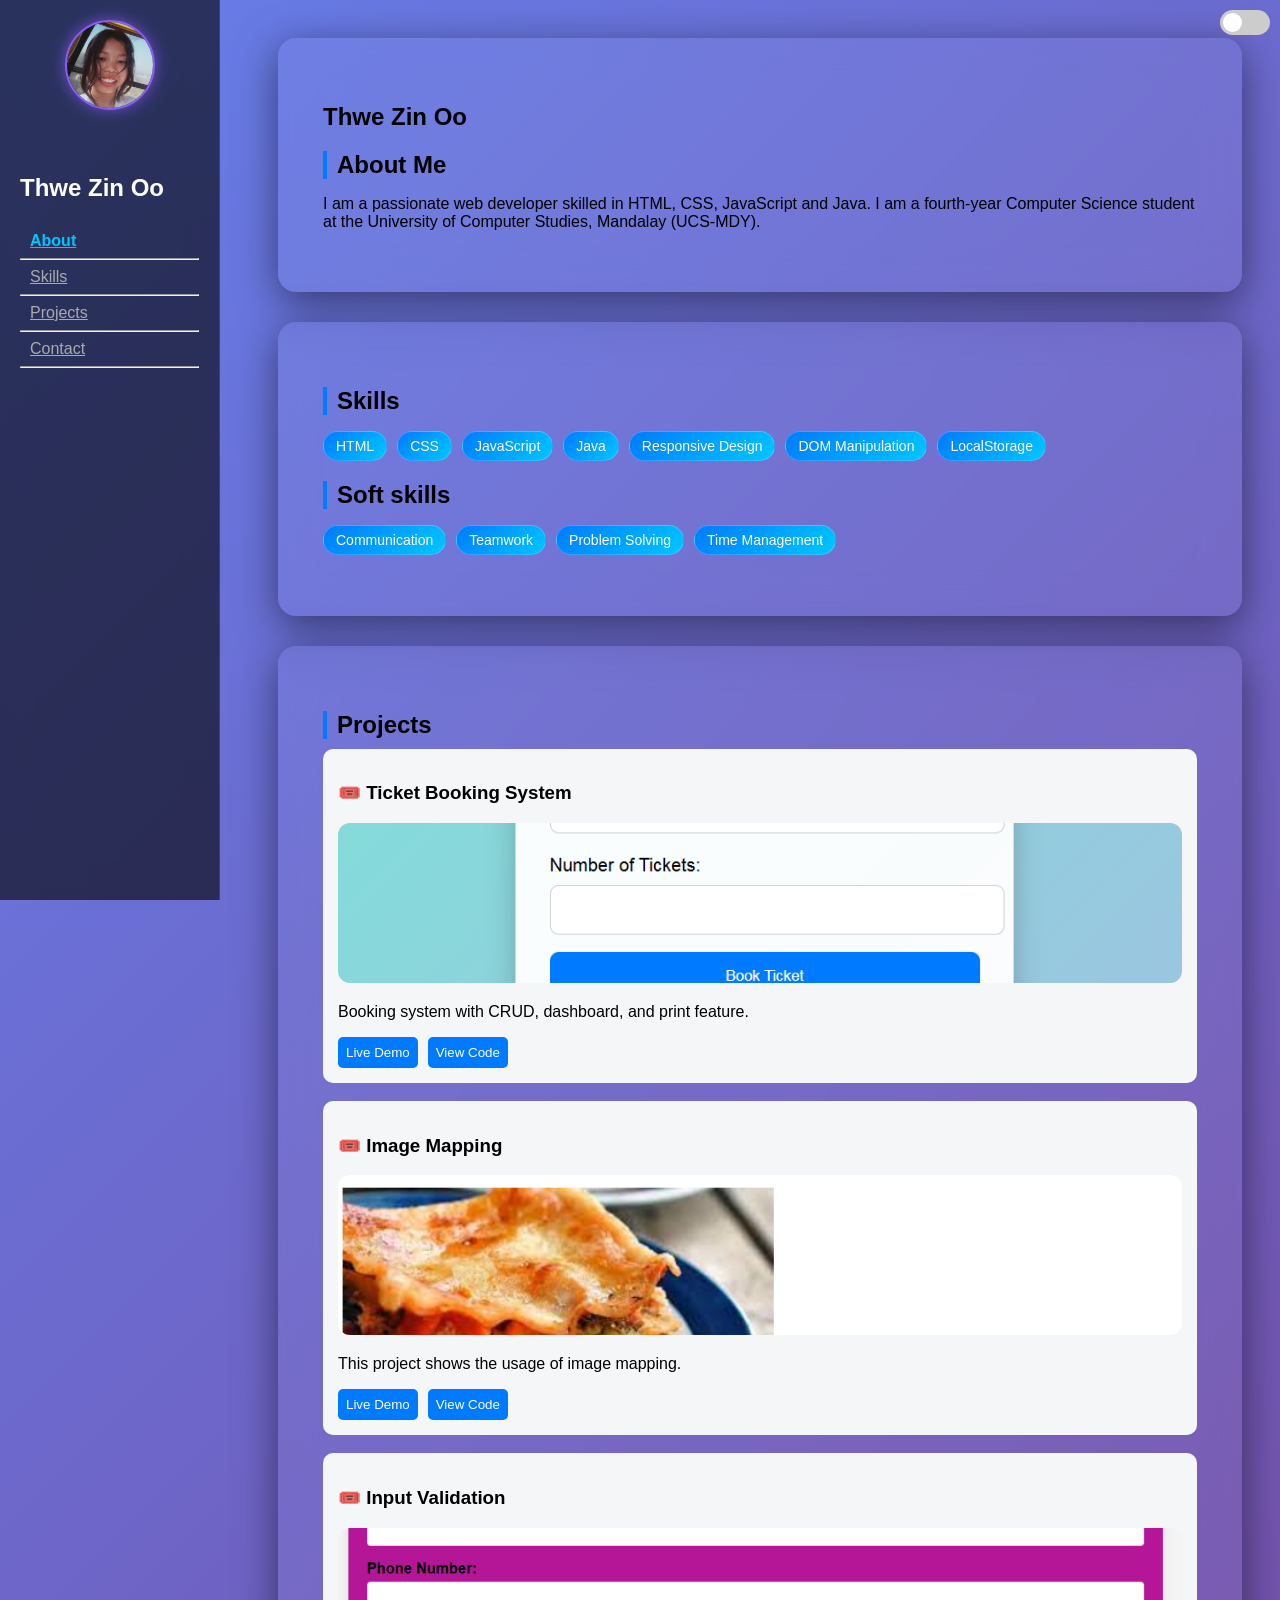
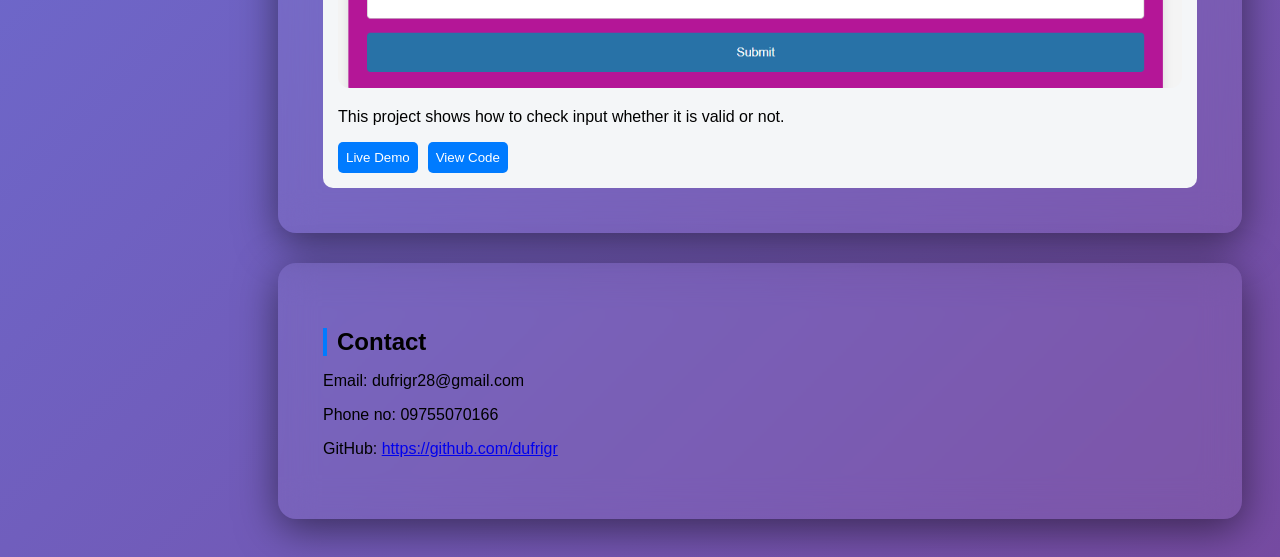
==== index.html @ 433501d8 "Rename portfolio.html to index.html" ====
<!DOCTYPE html>
<html>
<head>
    <title>My Portfolio</title>
    <link rel="icon" type="image/x-icon" href="image.png">
    <link rel="stylesheet" href="style.css">
</head>
<body>
    <label class="switch">
    <input type="checkbox" id="themeToggle" onclick="toggleDarkMode()">
    <span class="slider"></span>
    </label>
    <button class="menu-toggle" onclick="toggleMenu()">☰</button>
    <div class="layout">
        <!-- Sidebar -->
        <div class="sidebar" id="sidebar">
            <div class="profile-sidebar">
                <img src="photo.jpg" alt="My Photo">
        
            </div>
            <h2>Thwe Zin Oo</h2>
            <a href="#about">About</a>
            <hr>
            <a href="#skills">Skills</a>
            <hr>
            <a href="#projects">Projects</a>
            <hr>
            <a href="#contact">Contact</a>
            <hr>
        </div>

    <!-- Main Content -->
    <div class="main">

        <section id="about">
            <h1>Thwe Zin Oo</h1>
            

            <h2>About Me</h2>
            <p>
                I am a passionate web developer skilled in HTML, CSS, JavaScript and Java.
                I am a fourth-year Computer Science student at the University of Computer Studies,
                 Mandalay (UCS-MDY). 
            </p>
        </section>

        <section id="skills">
            <h2>Skills</h2>
            <ul class="skills">
                <li>HTML</li>
                <li>CSS</li>
                <li>JavaScript</li>
                <li>Java</li>
                <li>Responsive Design</li>
                <li>DOM Manipulation</li>
                <li>LocalStorage</li>
            </ul>
            <h2>Soft skills</h2>
            <ul class="skills">
                <li>Communication</li>
                <li>Teamwork</li>
                <li>Problem Solving</li>
                <li>Time Management</li>
            </ul>
        </section>

        <section id="projects">
            <h2>Projects</h2>

            <div class="project-card">
                <h3>🎟️ Ticket Booking System</h3>
                <img src="project1.png" class="project-img">

                <p>Booking system with CRUD, dashboard, and print feature.</p>

                <div class="project-buttons">
                    <a href="https://dufrigr.github.io/ticket-booking-system/" target="_blank">
                        <button>Live Demo</button>
                    </a>

                    <a href="https://github.com/Dufrigr/ticket-booking-system" target="_blank">
                        <button class="secondary">View Code</button>
                    </a>
                </div>
            </div>
            <br>
            <div class="project-card">
                <h3>🎟️ Image Mapping</h3>
                <img src="project2.png" class="project-img">

                <p>This project shows the usage of image mapping.</p>

                <div class="project-buttons">
                    <a href="https://dufrigr.github.io/Image-Mapping/" target="_blank">
                        <button>Live Demo</button>
                    </a>

                    <a href="https://github.com/Dufrigr/Image-Mapping" target="_blank">
                        <button class="secondary">View Code</button>
                    </a>
                </div>
            </div>
            <br>
            <div class="project-card">
                <h3>🎟️ Input Validation</h3>
                <img src="project3.png" class="project-img">

                <p>This project shows how to check input whether it is valid or not.</p>

                <div class="project-buttons">
                    <a href="https://dufrigr.github.io/Input-validation/" target="_blank">
                        <button>Live Demo</button>
                    </a>

                    <a href="https://github.com/Dufrigr/Input-validation" target="_blank">
                        <button class="secondary">View Code</button>
                    </a>
                </div>
            </div>
        </section>

        <section id="contact">
            <h2>Contact</h2>
            <p>Email: dufrigr28@gmail.com</p>
            <p>Phone no: 09755070166</p>
            <p>GitHub: <a href="https://github.com/dufrigr">https://github.com/dufrigr</a></p>
        </section>

    </div>
</div>

<script src="script.js"></script>

</body>
</html>
---- style.css ----
/* RESET */
* {
    box-sizing: border-box;
}

/* BODY */
body {
    font-family: 'Segoe UI', sans-serif;
    background: radial-gradient(circle at top right, #7c3aed, #0f172a);
    color: white;
}

/* MENU BUTTON (hidden on desktop) */
.menu-toggle {
    display: none;
}

/* LAYOUT */
.layout {
    display: flex;
}

/* SIDEBAR (desktop) */
.sidebar {
    position: fixed;
    left: 0;
    top: 0;
    width: 220px;
    height: 100vh;
    background: rgba(0,0,0,0.6);
    backdrop-filter: blur(15px);
    border-right: 1px solid rgba(255,255,255,0.1);
    color: white;
    padding: 20px;
}

.sidebar h2 {
    margin-top: 50px;
    margin-bottom: 30px;
}

.sidebar a {
    color: #aaa;
    padding: 10px;
    border-radius: 8px;
    transition: 0.3s;
}

.sidebar a:hover {
    background: linear-gradient(135deg, #6366f1, #8b5cf6);
    color: white;
    box-shadow: 0 0 15px rgba(139,92,246,0.6);
}

.profile-sidebar {
    text-align: center;
    margin-bottom: 20px;
}

.profile-sidebar img {
    width: 90px;
    height: 90px;
    border-radius: 50%;      
    object-fit: cover;

    border: 2px solid #8b5cf6;
    box-shadow: 0 0 15px rgba(139,92,246,0.7);

    margin-bottom: 10px;
    transition: 0.3s;
}

.profile-sidebar img:hover {
    transform: scale(1.08);
}

/* MAIN CONTENT */
.main {
    margin-left: 240px;
    padding: 30px;
    width: 90%;
    display: flex;
    flex-direction: column;
    gap: 30px;
}

/* SECTIONS */
section {
    position: relative;
    padding: 45px;
    border-radius: 18px;
    background: rgba(255,255,255,0.05);
    backdrop-filter: blur(18px);
    min-height: 220px; 
    box-shadow: 0 10px 40px rgba(0,0,0,0.5);
    overflow: hidden;
    transition: 0.4s;
}

section:hover { 
    transform: translateY(-10px) scale(1.01); /* lift + slight zoom */ 
    box-shadow: 0 20px 60px rgba(0,0,0,0.7),
     0 0 25px rgba(139,92,246,0.6); /* glow */ 
}


section h2 {
    margin-bottom: 10px;
    border-left: 4px solid #007bff;
    padding-left: 10px;
}


/* SKILLS */
.skills {
    list-style: none;
    padding: 0;
    display: flex;
    flex-wrap: wrap;
    gap: 10px;
}

.skills li {
    background: linear-gradient(135deg, #007bff, #00c6ff);
    color: white;
    padding: 6px 12px;
    border: 1px solid rgba(255,255,255,0.2);
    border-radius: 20px;
    font-size: 14px;
    transition: 0.3s;
}

.skills li:hover {
    transform: scale(1.1);
}

/* PROJECT CARD */
.project-card {
    width: 100%;
    background: #f4f6f8;
    padding: 15px;
    border-radius: 10px;
    transition: 0.3s;
}

.project-card:hover {
    transform: translateY(-5px);
    box-shadow: 0 10px 20px rgba(0,0,0,0.2);
}

.project-img {
    width: 100%;
    height: 160px;
    object-fit: cover;
    border-radius: 12px;
}

/* BUTTONS */
.project-buttons {
    display: flex;
    gap: 10px;
    margin-top: 10px;
}

.project-buttons button {
    flex: 1;
    padding: 8px;
    border: none;
    border-radius: 5px;
    cursor: pointer;
    background: #007bff;
    color: white;
}

.project-buttons button:hover {
    transform: scale(1.05);
    box-shadow: 0 0 20px #8b5cf6;
}

.secondary {
    background: #333;
}

.secondary:hover {
    background: #111;
}


@media screen and (max-width: 768px) {

    /* SHOW MENU BUTTON */
    .menu-toggle {
        display: block;
        position: fixed;
        top: 10px;
        left: 10px;
        font-size: 24px;
        background: #333;
        color: white;
        border: none;
        padding: 8px 12px;
        border-radius: 5px;
        z-index: 1000;
    }

    /* SIDEBAR (hidden by default) */
    .sidebar {
        transform: translateX(-100%);
        transition: transform 0.3s ease;
        z-index: 999;
    }

    /* ACTIVE = SHOW */
    .sidebar.active {
        transform: translateX(0);
    }

    /* MAIN FULL WIDTH */
    .main {
        margin-left: 0;
        padding: 20px;
    }

    /* BUTTONS STACK */
    .project-buttons {
        flex-direction: column;
    }

    .project-buttons button {
        width: 100%;
    }
}

/* EXTRA SMALL DEVICES */
@media screen and (max-width: 480px) {

    body {
        padding: 10px;
    }

    h1 {
        font-size: 22px;
    }

    .skills {
        justify-content: center;
    }

    .skills li {
        font-size: 12px;
        padding: 5px 8px;
    }
}
/* Default (Light Mode) */
body {
    background: linear-gradient(135deg, #667eea, #764ba2);
    color: #000;
    transition: 0.3s;
}

/* Dark Mode */
body.dark {
    background: #121212;
    color: #fff;
}

/* Sections in dark mode */
body.dark section {
    background: #1e1e1e;
    color: #fff;
}

/* Sidebar dark mode */
body.dark .sidebar {
    background: #000;
}

/* Button */
.dark-toggle {
    position: fixed;
    top: 10px;
    left: 160px;
    padding: 8px 12px;
    border: none;
    border-radius: 5px;
    cursor: pointer;
    z-index: 1000;
}

/* Switch container */
.switch {
    position: fixed;
    top: 10px;
    right: 10px;
    width: 50px;
    height: 25px;
    z-index: 9999;
}

/* Hide checkbox */
.switch input {
    opacity: 0;
    width: 0;
    height: 0;
}

/* Slider background */
.slider {
    position: absolute;
    cursor: pointer;
    top: 0;
    left: 0;
    right: 0;
    bottom: 0;
    background: #ccc;
    transition: 0.4s;
    border-radius: 25px;
}

/* Circle */
.slider:before {
    position: absolute;
    content: "";
    height: 19px;
    width: 19px;
    left: 3px;
    bottom: 3px;
    background: white;
    transition: 0.4s;
    border-radius: 50%;
}

/* Checked state (dark mode ON) */
input:checked + .slider {
    background: #4cd137;
}

/* Move circle */
input:checked + .slider:before {
    transform: translateX(25px);
}

section {
    opacity: 0;
    transform: translateY(30px);
    transition: 0.6s ease;
}

/* when visible */
section.show {
    opacity: 1;
    transform: translateY(0);
}

.sidebar a.active {
    color: #00c6ff;
    font-weight: bold;
}

.dark .project-card {
    color: #160909;
}
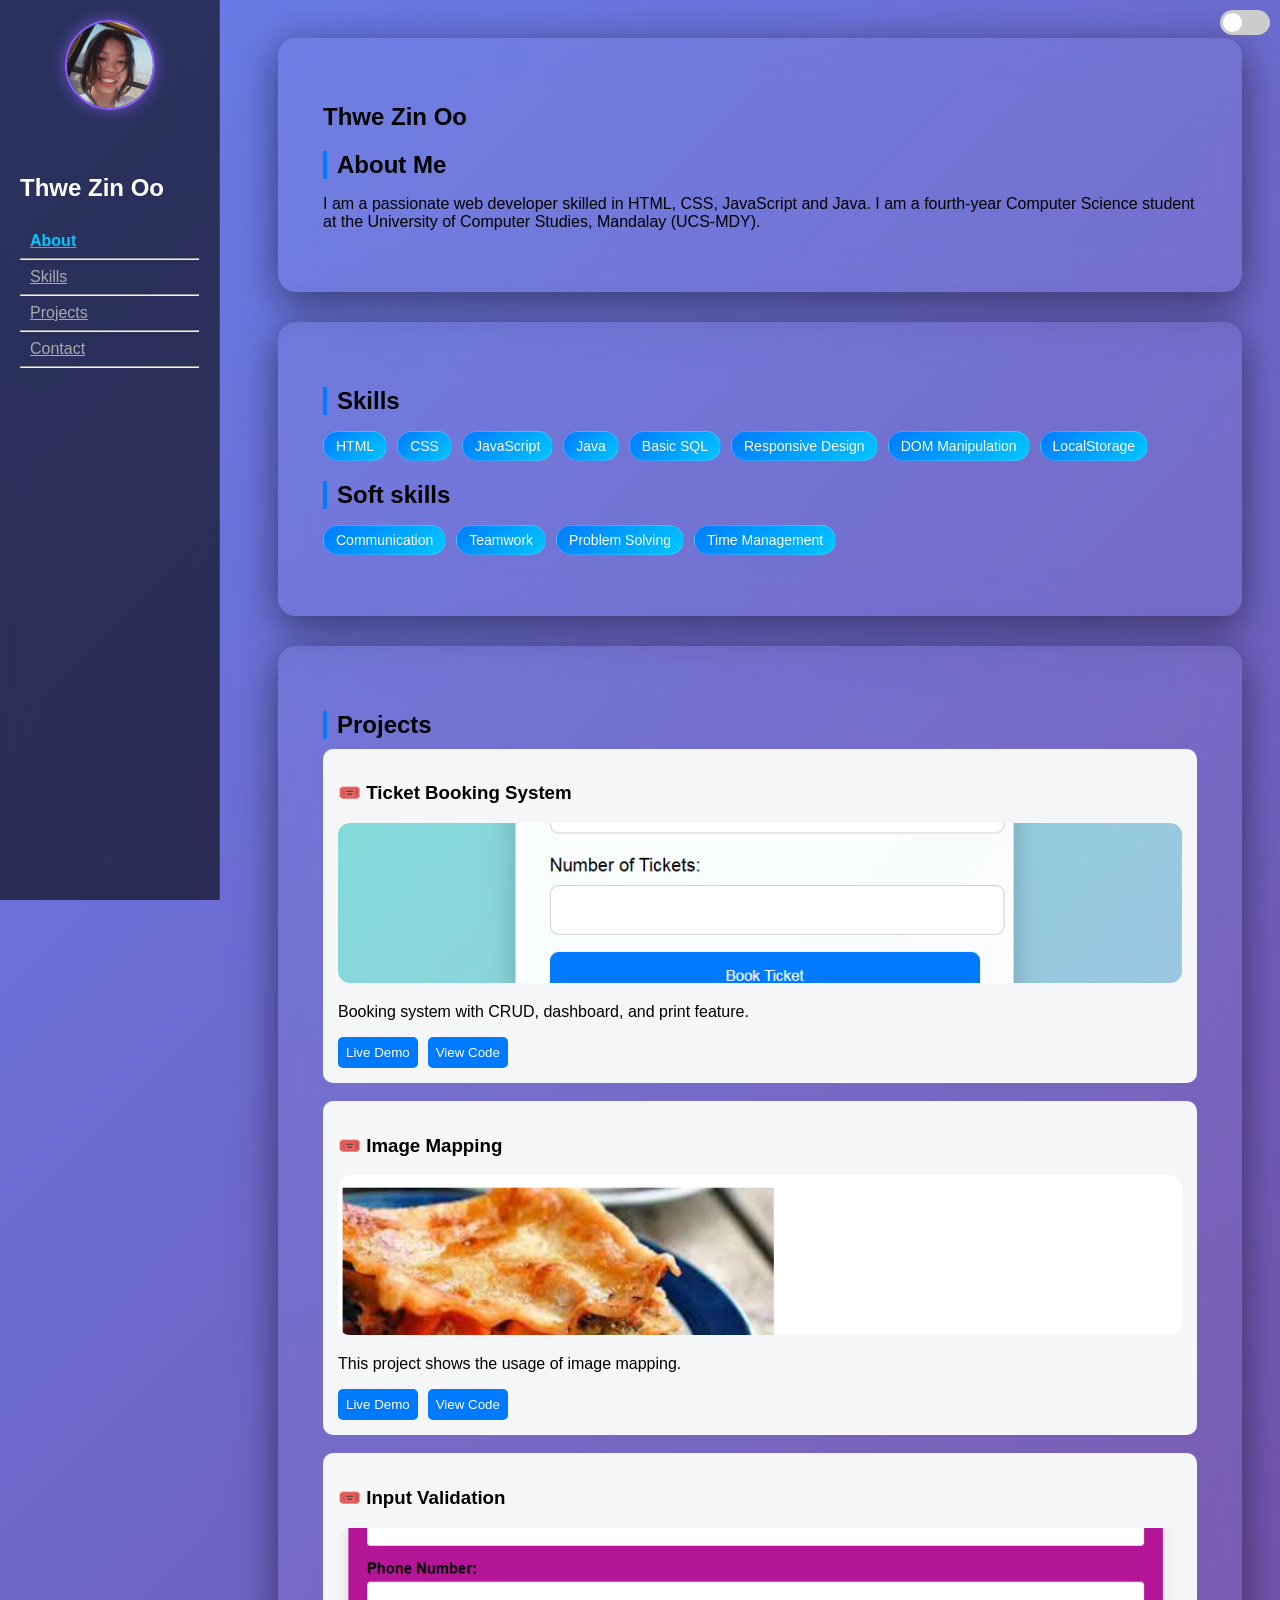
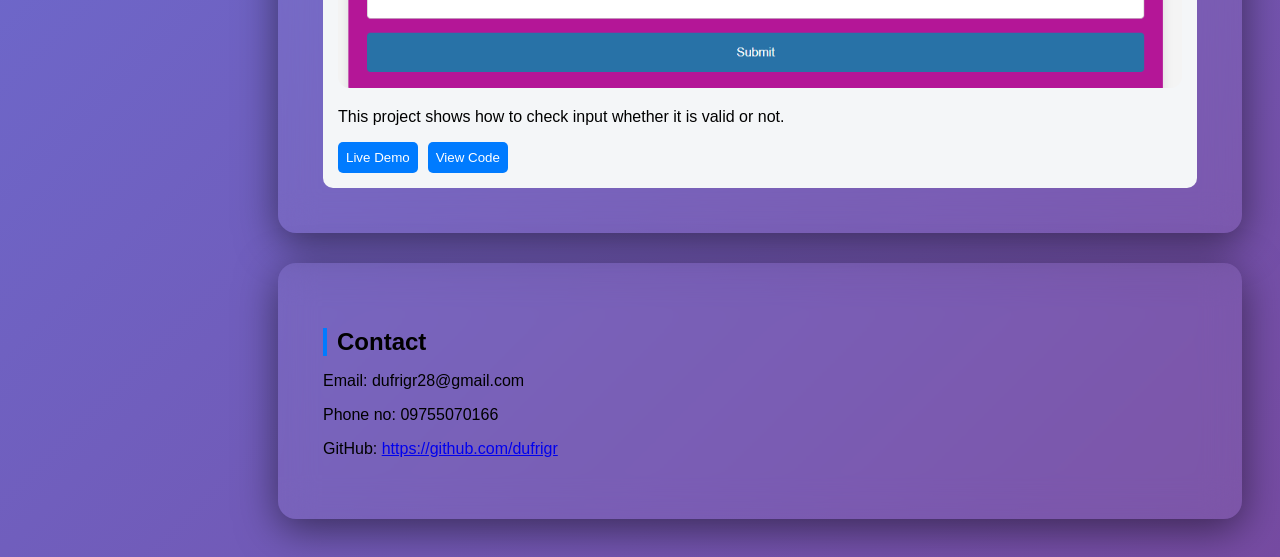
==== commit 4bf3ba1b: "Update index.html" ====
--- a/index.html
+++ b/index.html
@@ -51,6 +51,7 @@
                 <li>CSS</li>
                 <li>JavaScript</li>
                 <li>Java</li>
+                <li>Basic SQL</li>
                 <li>Responsive Design</li>
                 <li>DOM Manipulation</li>
                 <li>LocalStorage</li>
